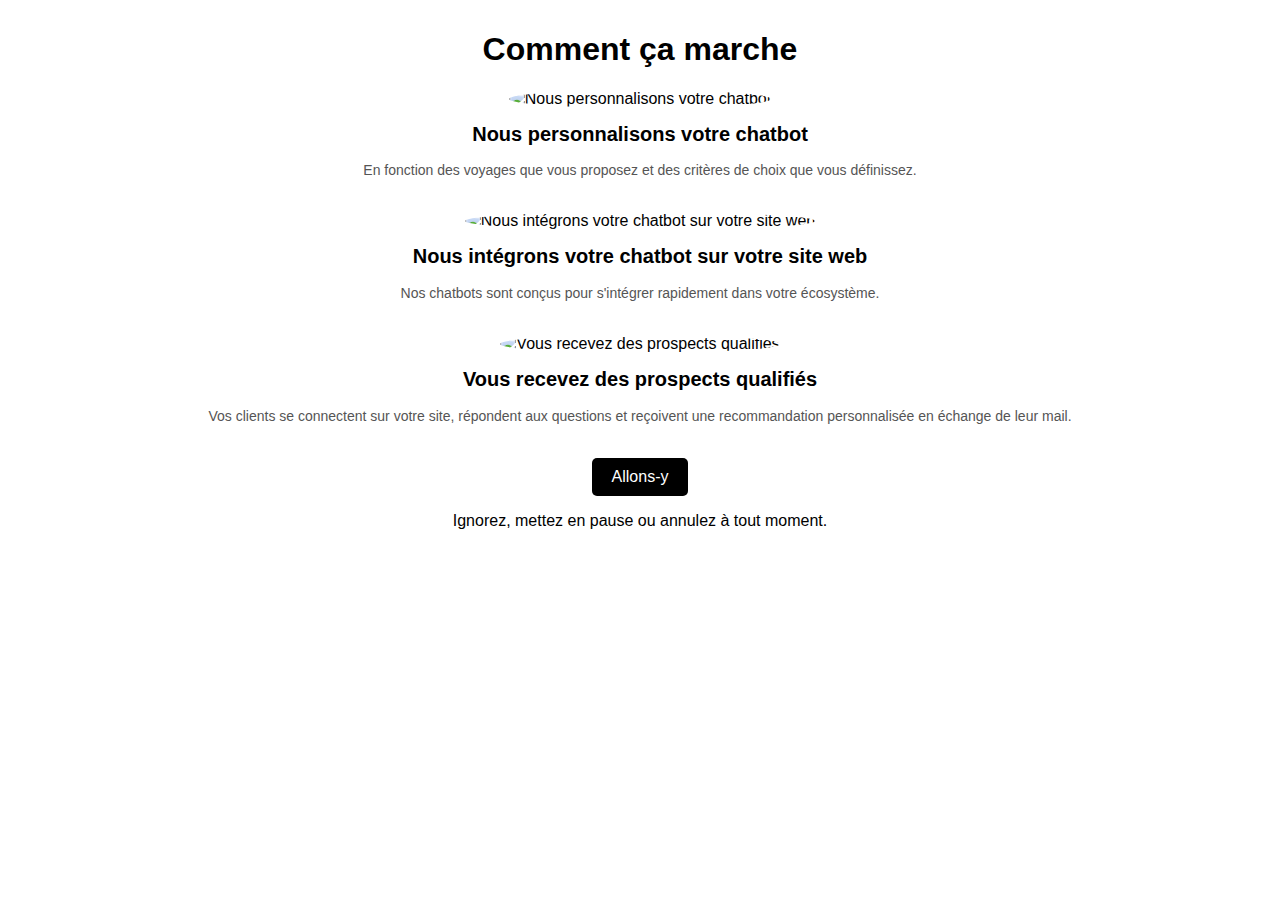
==== howitworks.html @ 2a5b1d55 "Update howitworks.html" ====
<!DOCTYPE html>
<html lang="fr">
<head>
    <meta charset="UTF-8">
    <meta name="viewport" content="width=device-width, initial-scale=1.0">
    <title>Comment ça marche - Mobile</title>
    <style>
        body {
            font-family: Arial, sans-serif;
            text-align: center;
            padding: 10px;
            margin: 0;
        }
        .container {
            display: flex;
            flex-direction: column;
            align-items: center;
        }
        .step {
            width: 100%;
            margin-bottom: 20px;
        }
        .step img {
            width: 80%;
            border-radius: 50%;
        }
        .step h2 {
            font-size: 20px;
            margin-top: 15px;
        }
        .step p {
            font-size: 14px;
            color: #555;
        }
        .cta-button {
            padding: 10px 20px;
            font-size: 16px;
            color: white;
            background-color: black;
            border: none;
            cursor: pointer;
            border-radius: 5px;
        }
    </style>
</head>
<body>
    <h1>Comment ça marche</h1>
    <div class="container">
        <div class="step">
            <img src="path_to_image1.jpg" alt="Nous personnalisons votre chatbot">
            <h2>Nous personnalisons votre chatbot</h2>
            <p>En fonction des voyages que vous proposez et des critères de choix que vous définissez.</p>
        </div>
        <div class="step">
            <img src="path_to_image2.jpg" alt="Nous intégrons votre chatbot sur votre site web">
            <h2>Nous intégrons votre chatbot sur votre site web</h2>
            <p>Nos chatbots sont conçus pour s'intégrer rapidement dans votre écosystème.</p>
        </div>
        <div class="step">
            <img src="path_to_image3.jpg" alt="Vous recevez des prospects qualifiés">
            <h2>Vous recevez des prospects qualifiés</h2>
            <p>Vos clients se connectent sur votre site, répondent aux questions et reçoivent une recommandation personnalisée en échange de leur mail.</p>
        </div>
    </div>
    <button class="cta-button">Allons-y</button>
    <p>Ignorez, mettez en pause ou annulez à tout moment.</p>
</body>
</html>
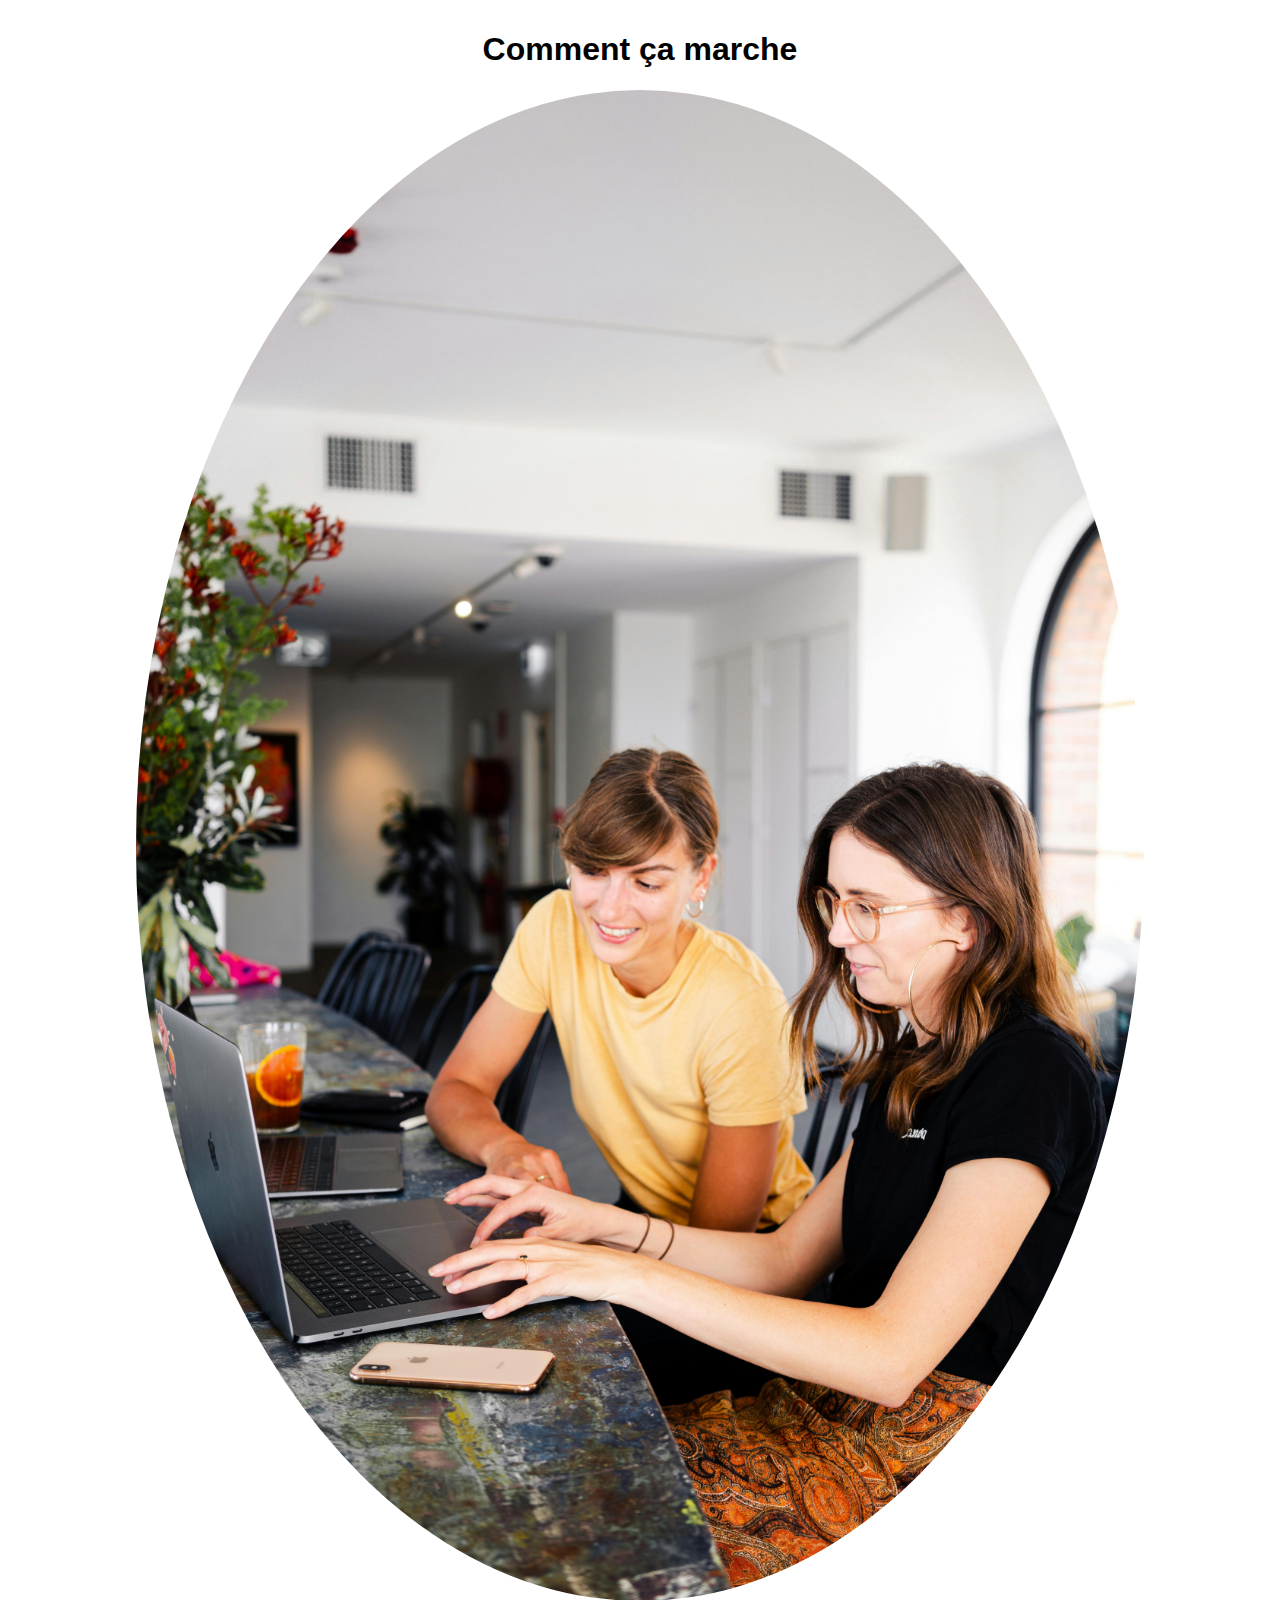
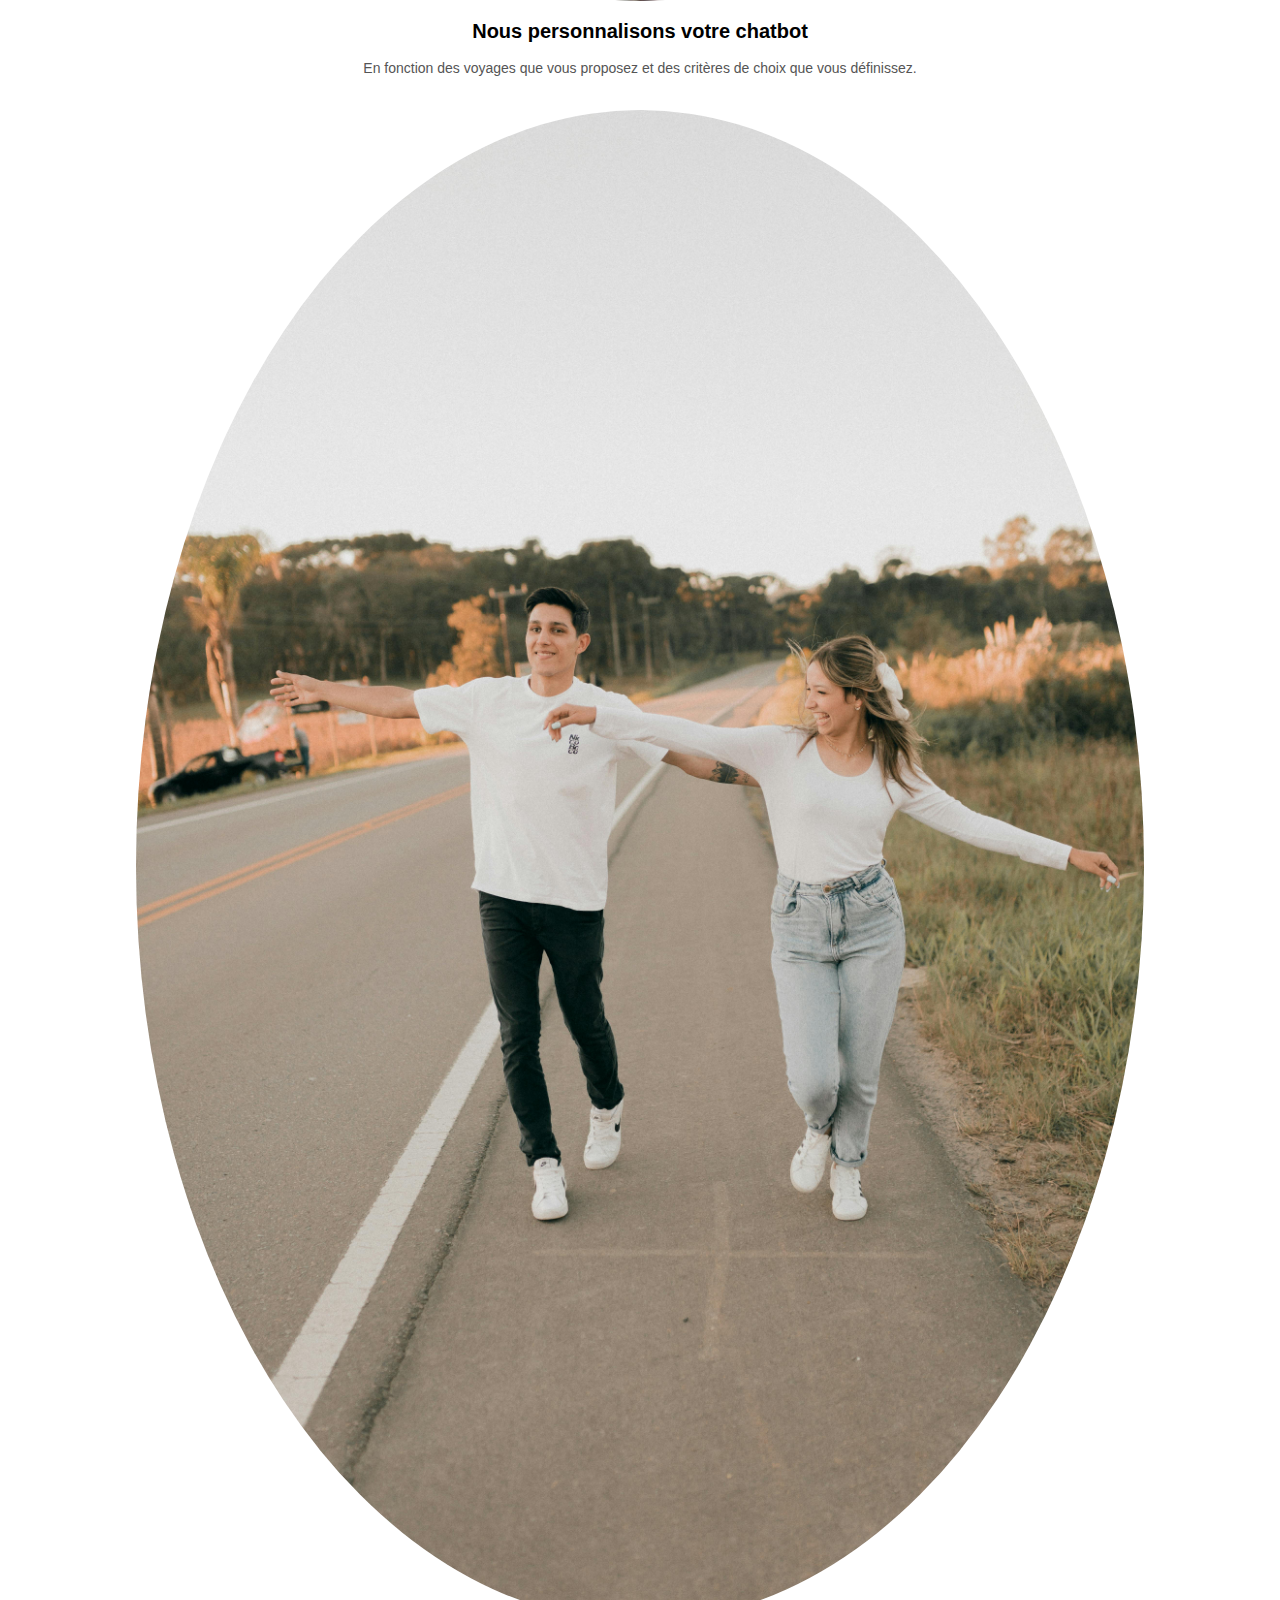
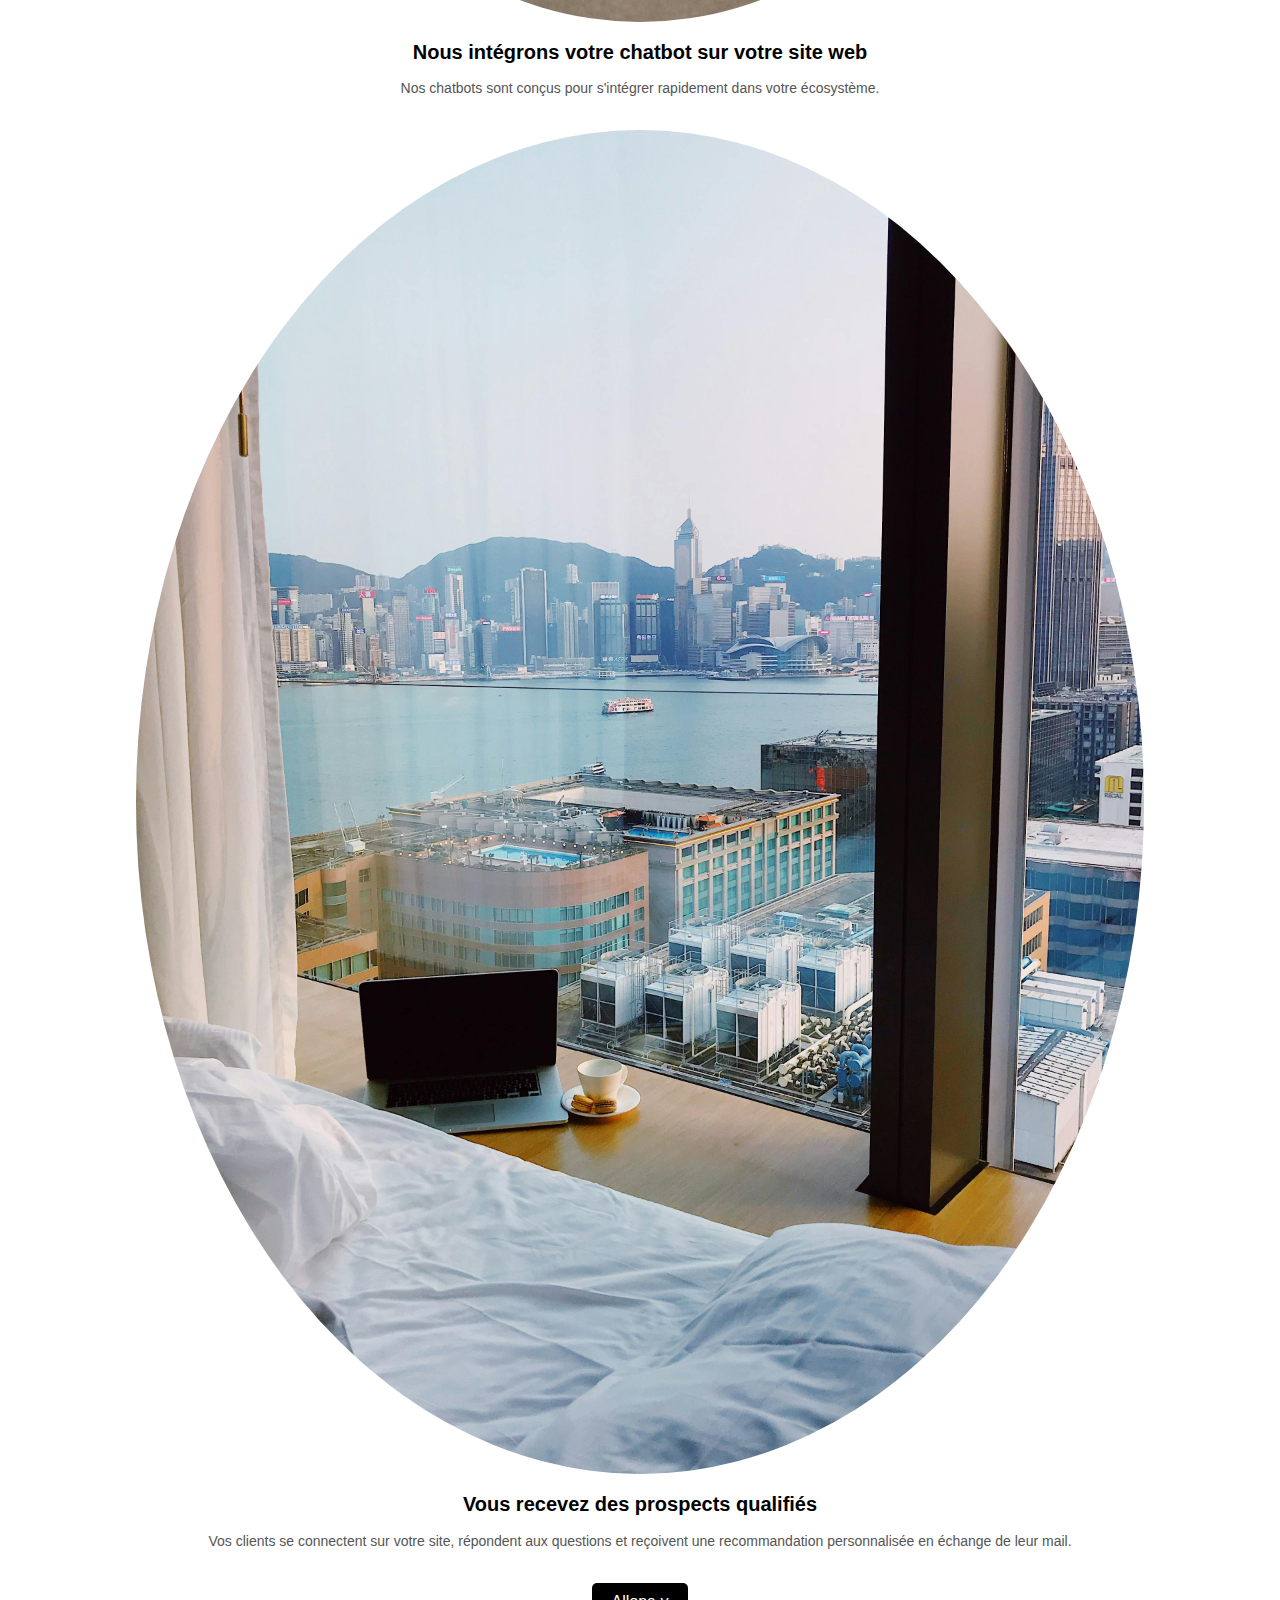
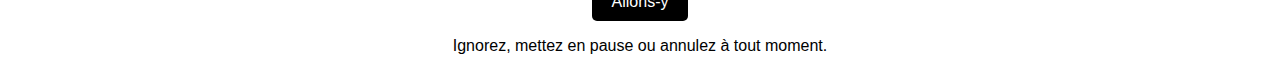
==== commit 0569b438: "Update howitworks.html" ====
--- a/howitworks.html
+++ b/howitworks.html
@@ -47,17 +47,17 @@
     <h1>Comment ça marche</h1>
     <div class="container">
         <div class="step">
-            <img src="path_to_image1.jpg" alt="Nous personnalisons votre chatbot">
+            <img src="pexels-canvastudio-3277806.jpg" alt="Nous personnalisons votre chatbot">
             <h2>Nous personnalisons votre chatbot</h2>
             <p>En fonction des voyages que vous proposez et des critères de choix que vous définissez.</p>
         </div>
         <div class="step">
-            <img src="path_to_image2.jpg" alt="Nous intégrons votre chatbot sur votre site web">
+            <img src="pexels-alexander-mass-748453803-22707211.jpg" alt="Nous intégrons votre chatbot sur votre site web">
             <h2>Nous intégrons votre chatbot sur votre site web</h2>
             <p>Nos chatbots sont conçus pour s'intégrer rapidement dans votre écosystème.</p>
         </div>
         <div class="step">
-            <img src="path_to_image3.jpg" alt="Vous recevez des prospects qualifiés">
+            <img src="pexels-julieaagaard-2467285.jpg" alt="Vous recevez des prospects qualifiés">
             <h2>Vous recevez des prospects qualifiés</h2>
             <p>Vos clients se connectent sur votre site, répondent aux questions et reçoivent une recommandation personnalisée en échange de leur mail.</p>
         </div>
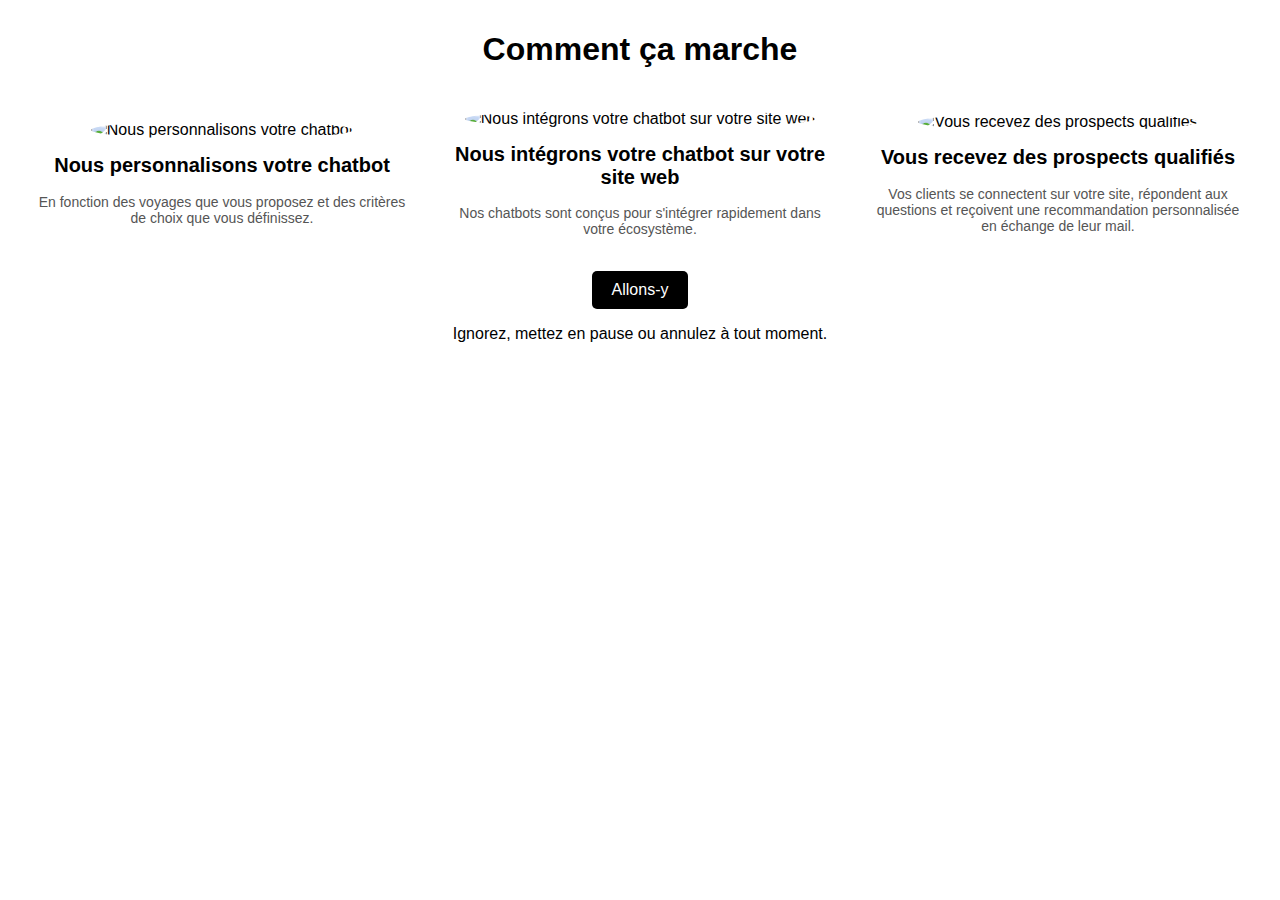
==== commit 012b7780: "Update howitworks.html" ====
--- a/howitworks.html
+++ b/howitworks.html
@@ -3,7 +3,7 @@
 <head>
     <meta charset="UTF-8">
     <meta name="viewport" content="width=device-width, initial-scale=1.0">
-    <title>Comment ça marche - Mobile</title>
+    <title>Comment ça marche</title>
     <style>
         body {
             font-family: Arial, sans-serif;
@@ -13,7 +13,8 @@
         }
         .container {
             display: flex;
-            flex-direction: column;
+            flex-wrap: wrap;
+            justify-content: center;
             align-items: center;
         }
         .step {
@@ -23,6 +24,8 @@
         .step img {
             width: 80%;
             border-radius: 50%;
+            aspect-ratio: 1 / 1;
+            object-fit: cover;
         }
         .step h2 {
             font-size: 20px;
@@ -41,23 +44,36 @@
             cursor: pointer;
             border-radius: 5px;
         }
+
+        @media (min-width: 768px) {
+            .container {
+                flex-direction: row;
+            }
+            .step {
+                width: 30%;
+                margin: 20px;
+            }
+            .step img {
+                width: 100%;
+            }
+        }
     </style>
 </head>
 <body>
     <h1>Comment ça marche</h1>
     <div class="container">
         <div class="step">
-            <img src="pexels-canvastudio-3277806.jpg" alt="Nous personnalisons votre chatbot">
+            <img src="/mnt/data/pexels-canvastudio-3277806.jpg" alt="Nous personnalisons votre chatbot">
             <h2>Nous personnalisons votre chatbot</h2>
             <p>En fonction des voyages que vous proposez et des critères de choix que vous définissez.</p>
         </div>
         <div class="step">
-            <img src="pexels-alexander-mass-748453803-22707211.jpg" alt="Nous intégrons votre chatbot sur votre site web">
+            <img src="/mnt/data/pexels-alexander-mass-748453803-22707211.jpg" alt="Nous intégrons votre chatbot sur votre site web">
             <h2>Nous intégrons votre chatbot sur votre site web</h2>
             <p>Nos chatbots sont conçus pour s'intégrer rapidement dans votre écosystème.</p>
         </div>
         <div class="step">
-            <img src="pexels-julieaagaard-2467285.jpg" alt="Vous recevez des prospects qualifiés">
+            <img src="/mnt/data/pexels-julieaagaard-2467285.jpg" alt="Vous recevez des prospects qualifiés">
             <h2>Vous recevez des prospects qualifiés</h2>
             <p>Vos clients se connectent sur votre site, répondent aux questions et reçoivent une recommandation personnalisée en échange de leur mail.</p>
         </div>
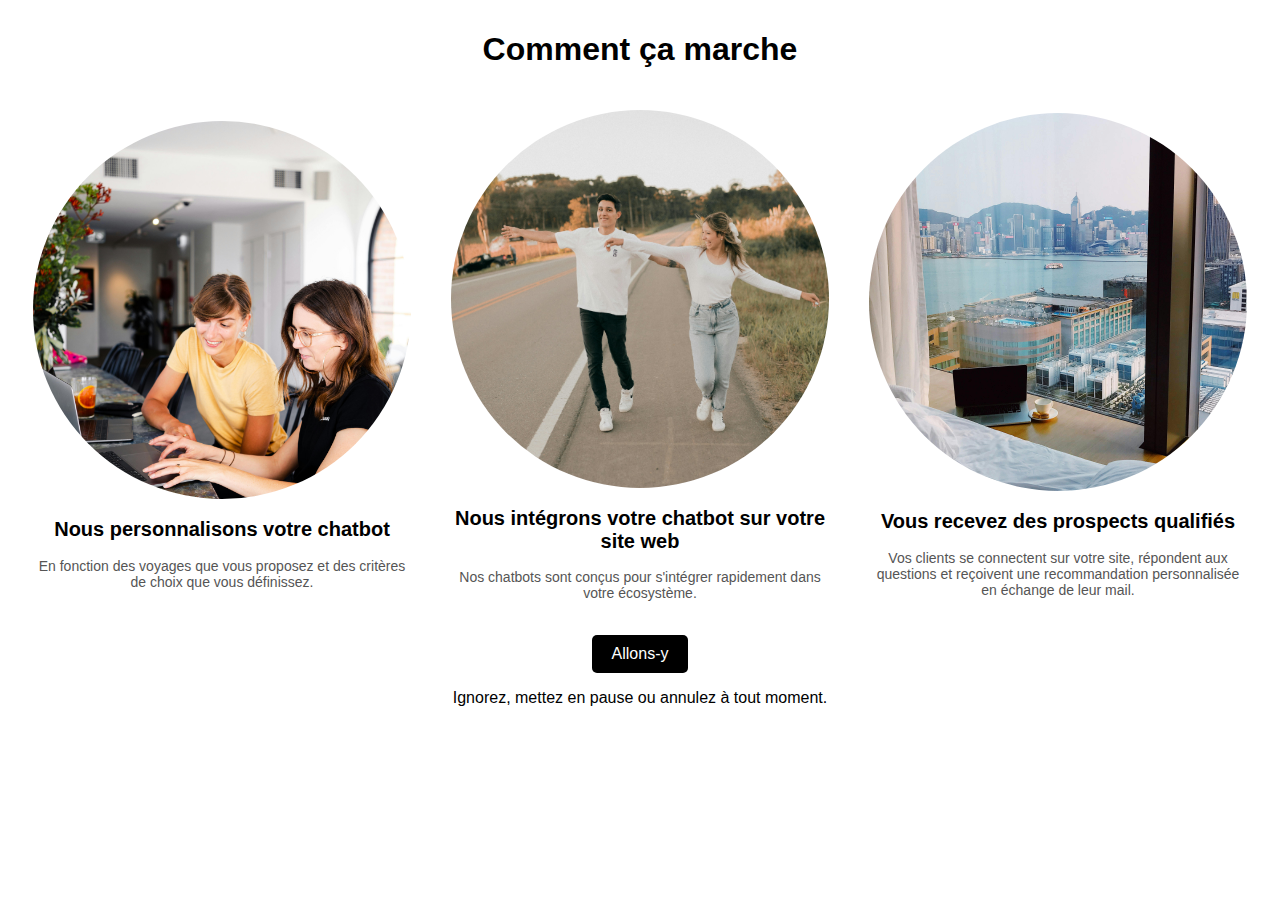
==== commit 7ab02456: "Update howitworks.html" ====
--- a/howitworks.html
+++ b/howitworks.html
@@ -63,17 +63,17 @@
     <h1>Comment ça marche</h1>
     <div class="container">
         <div class="step">
-            <img src="/mnt/data/pexels-canvastudio-3277806.jpg" alt="Nous personnalisons votre chatbot">
+            <img src="pexels-canvastudio-3277806.jpg" alt="Nous personnalisons votre chatbot">
             <h2>Nous personnalisons votre chatbot</h2>
             <p>En fonction des voyages que vous proposez et des critères de choix que vous définissez.</p>
         </div>
         <div class="step">
-            <img src="/mnt/data/pexels-alexander-mass-748453803-22707211.jpg" alt="Nous intégrons votre chatbot sur votre site web">
+            <img src="pexels-alexander-mass-748453803-22707211.jpg" alt="Nous intégrons votre chatbot sur votre site web">
             <h2>Nous intégrons votre chatbot sur votre site web</h2>
             <p>Nos chatbots sont conçus pour s'intégrer rapidement dans votre écosystème.</p>
         </div>
         <div class="step">
-            <img src="/mnt/data/pexels-julieaagaard-2467285.jpg" alt="Vous recevez des prospects qualifiés">
+            <img src="pexels-julieaagaard-2467285.jpg" alt="Vous recevez des prospects qualifiés">
             <h2>Vous recevez des prospects qualifiés</h2>
             <p>Vos clients se connectent sur votre site, répondent aux questions et reçoivent une recommandation personnalisée en échange de leur mail.</p>
         </div>
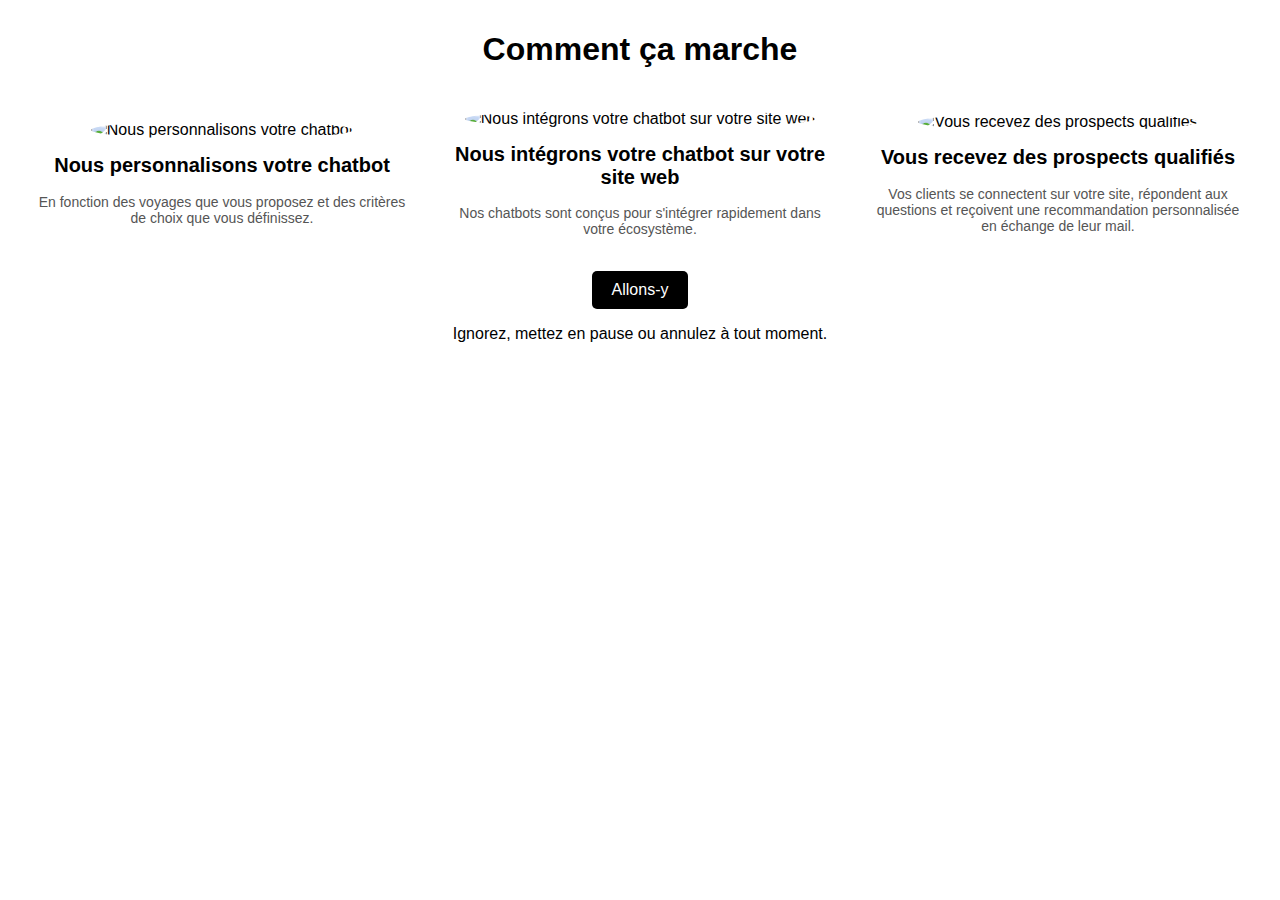
==== commit 9e01d251: "Update howitworks.html" ====
--- a/howitworks.html
+++ b/howitworks.html
@@ -63,17 +63,17 @@
     <h1>Comment ça marche</h1>
     <div class="container">
         <div class="step">
-            <img src="pexels-canvastudio-3277806.jpg" alt="Nous personnalisons votre chatbot">
+            <img src="/mnt/data/pexels-canvastudio-3277806.jpg" alt="Nous personnalisons votre chatbot">
             <h2>Nous personnalisons votre chatbot</h2>
             <p>En fonction des voyages que vous proposez et des critères de choix que vous définissez.</p>
         </div>
         <div class="step">
-            <img src="pexels-alexander-mass-748453803-22707211.jpg" alt="Nous intégrons votre chatbot sur votre site web">
+            <img src="/mnt/data/pexels-alexander-mass-748453803-22707211.jpg" alt="Nous intégrons votre chatbot sur votre site web">
             <h2>Nous intégrons votre chatbot sur votre site web</h2>
             <p>Nos chatbots sont conçus pour s'intégrer rapidement dans votre écosystème.</p>
         </div>
         <div class="step">
-            <img src="pexels-julieaagaard-2467285.jpg" alt="Vous recevez des prospects qualifiés">
+            <img src="/mnt/data/pexels-julieaagaard-2467285.jpg" alt="Vous recevez des prospects qualifiés">
             <h2>Vous recevez des prospects qualifiés</h2>
             <p>Vos clients se connectent sur votre site, répondent aux questions et reçoivent une recommandation personnalisée en échange de leur mail.</p>
         </div>
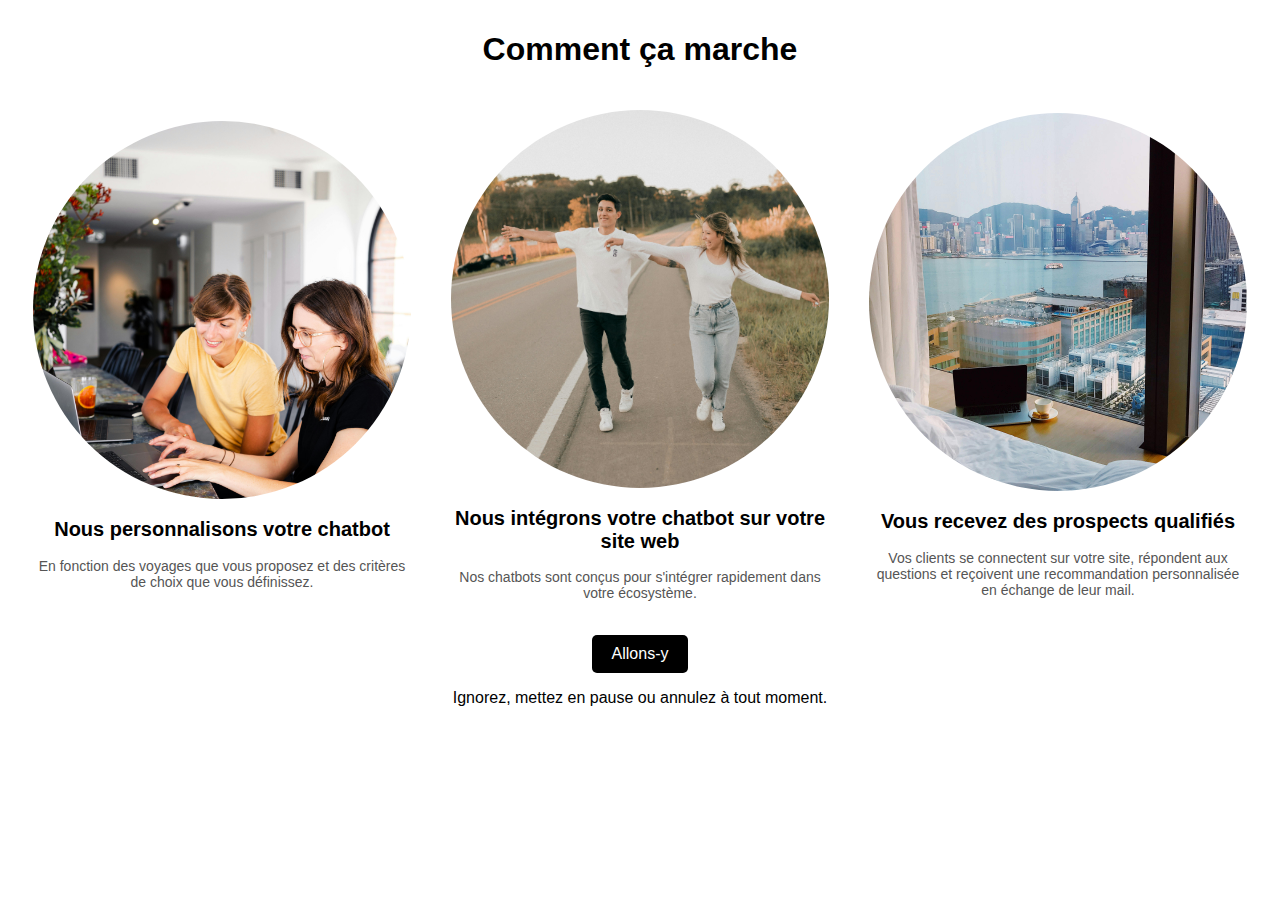
==== commit 20481fbc: "Update howitworks.html" ====
--- a/howitworks.html
+++ b/howitworks.html
@@ -63,17 +63,17 @@
     <h1>Comment ça marche</h1>
     <div class="container">
         <div class="step">
-            <img src="/mnt/data/pexels-canvastudio-3277806.jpg" alt="Nous personnalisons votre chatbot">
+            <img src="pexels-canvastudio-3277806.jpg" alt="Nous personnalisons votre chatbot">
             <h2>Nous personnalisons votre chatbot</h2>
             <p>En fonction des voyages que vous proposez et des critères de choix que vous définissez.</p>
         </div>
         <div class="step">
-            <img src="/mnt/data/pexels-alexander-mass-748453803-22707211.jpg" alt="Nous intégrons votre chatbot sur votre site web">
+            <img src="pexels-alexander-mass-748453803-22707211.jpg" alt="Nous intégrons votre chatbot sur votre site web">
             <h2>Nous intégrons votre chatbot sur votre site web</h2>
             <p>Nos chatbots sont conçus pour s'intégrer rapidement dans votre écosystème.</p>
         </div>
         <div class="step">
-            <img src="/mnt/data/pexels-julieaagaard-2467285.jpg" alt="Vous recevez des prospects qualifiés">
+            <img src="pexels-julieaagaard-2467285.jpg" alt="Vous recevez des prospects qualifiés">
             <h2>Vous recevez des prospects qualifiés</h2>
             <p>Vos clients se connectent sur votre site, répondent aux questions et reçoivent une recommandation personnalisée en échange de leur mail.</p>
         </div>
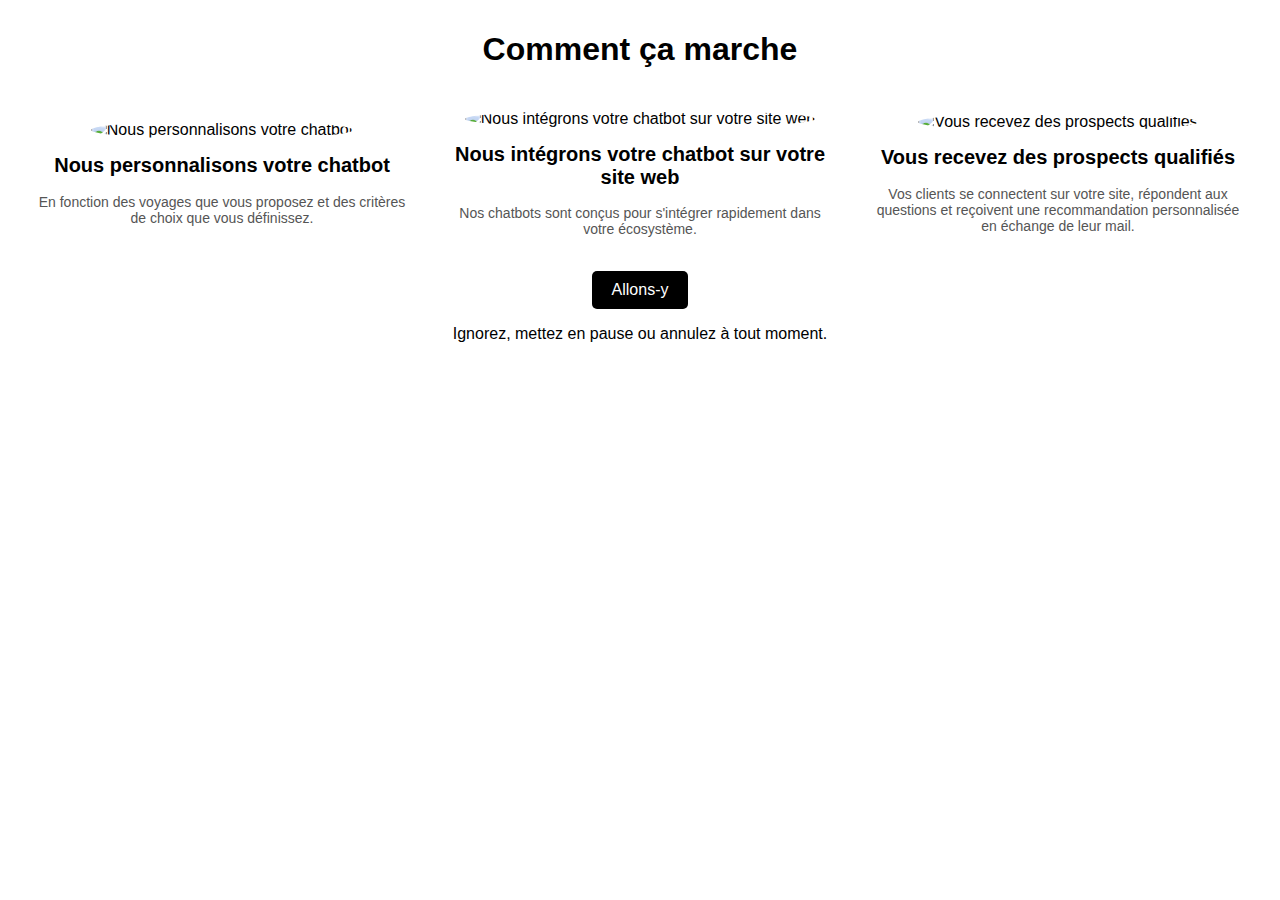
==== commit 60767829: "Update howitworks.html" ====
--- a/howitworks.html
+++ b/howitworks.html
@@ -54,7 +54,7 @@
                 margin: 20px;
             }
             .step img {
-                width: 100%;
+                width: 50%;
             }
         }
     </style>
@@ -63,17 +63,17 @@
     <h1>Comment ça marche</h1>
     <div class="container">
         <div class="step">
-            <img src="pexels-canvastudio-3277806.jpg" alt="Nous personnalisons votre chatbot">
+            <img src="/mnt/data/pexels-canvastudio-3277806.jpg" alt="Nous personnalisons votre chatbot">
             <h2>Nous personnalisons votre chatbot</h2>
             <p>En fonction des voyages que vous proposez et des critères de choix que vous définissez.</p>
         </div>
         <div class="step">
-            <img src="pexels-alexander-mass-748453803-22707211.jpg" alt="Nous intégrons votre chatbot sur votre site web">
+            <img src="/mnt/data/pexels-alexander-mass-748453803-22707211.jpg" alt="Nous intégrons votre chatbot sur votre site web">
             <h2>Nous intégrons votre chatbot sur votre site web</h2>
             <p>Nos chatbots sont conçus pour s'intégrer rapidement dans votre écosystème.</p>
         </div>
         <div class="step">
-            <img src="pexels-julieaagaard-2467285.jpg" alt="Vous recevez des prospects qualifiés">
+            <img src="/mnt/data/pexels-julieaagaard-2467285.jpg" alt="Vous recevez des prospects qualifiés">
             <h2>Vous recevez des prospects qualifiés</h2>
             <p>Vos clients se connectent sur votre site, répondent aux questions et reçoivent une recommandation personnalisée en échange de leur mail.</p>
         </div>
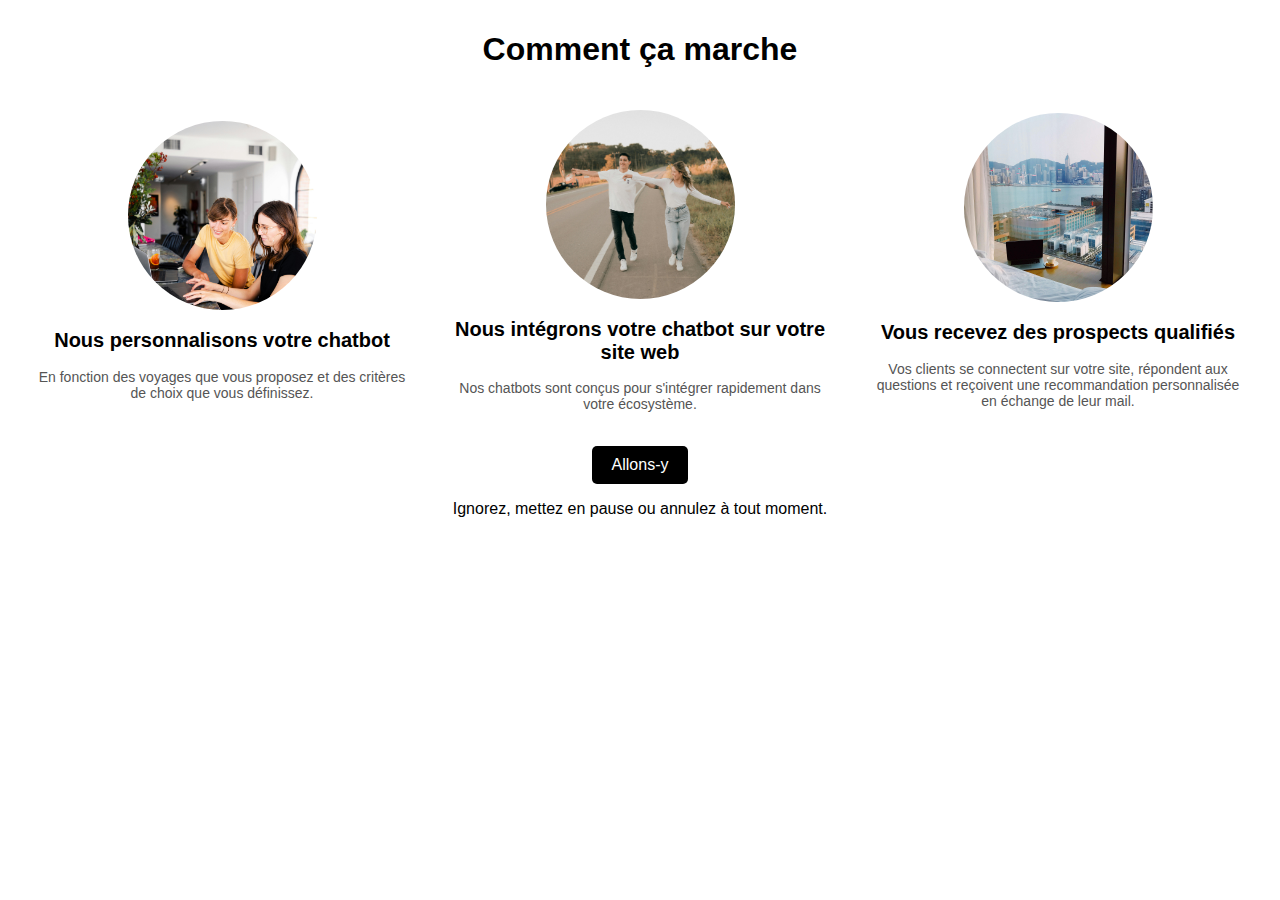
==== commit 815d39f5: "Update howitworks.html" ====
--- a/howitworks.html
+++ b/howitworks.html
@@ -63,17 +63,17 @@
     <h1>Comment ça marche</h1>
     <div class="container">
         <div class="step">
-            <img src="/mnt/data/pexels-canvastudio-3277806.jpg" alt="Nous personnalisons votre chatbot">
+            <img src="pexels-canvastudio-3277806.jpg" alt="Nous personnalisons votre chatbot">
             <h2>Nous personnalisons votre chatbot</h2>
             <p>En fonction des voyages que vous proposez et des critères de choix que vous définissez.</p>
         </div>
         <div class="step">
-            <img src="/mnt/data/pexels-alexander-mass-748453803-22707211.jpg" alt="Nous intégrons votre chatbot sur votre site web">
+            <img src="pexels-alexander-mass-748453803-22707211.jpg" alt="Nous intégrons votre chatbot sur votre site web">
             <h2>Nous intégrons votre chatbot sur votre site web</h2>
             <p>Nos chatbots sont conçus pour s'intégrer rapidement dans votre écosystème.</p>
         </div>
         <div class="step">
-            <img src="/mnt/data/pexels-julieaagaard-2467285.jpg" alt="Vous recevez des prospects qualifiés">
+            <img src="pexels-julieaagaard-2467285.jpg" alt="Vous recevez des prospects qualifiés">
             <h2>Vous recevez des prospects qualifiés</h2>
             <p>Vos clients se connectent sur votre site, répondent aux questions et reçoivent une recommandation personnalisée en échange de leur mail.</p>
         </div>
